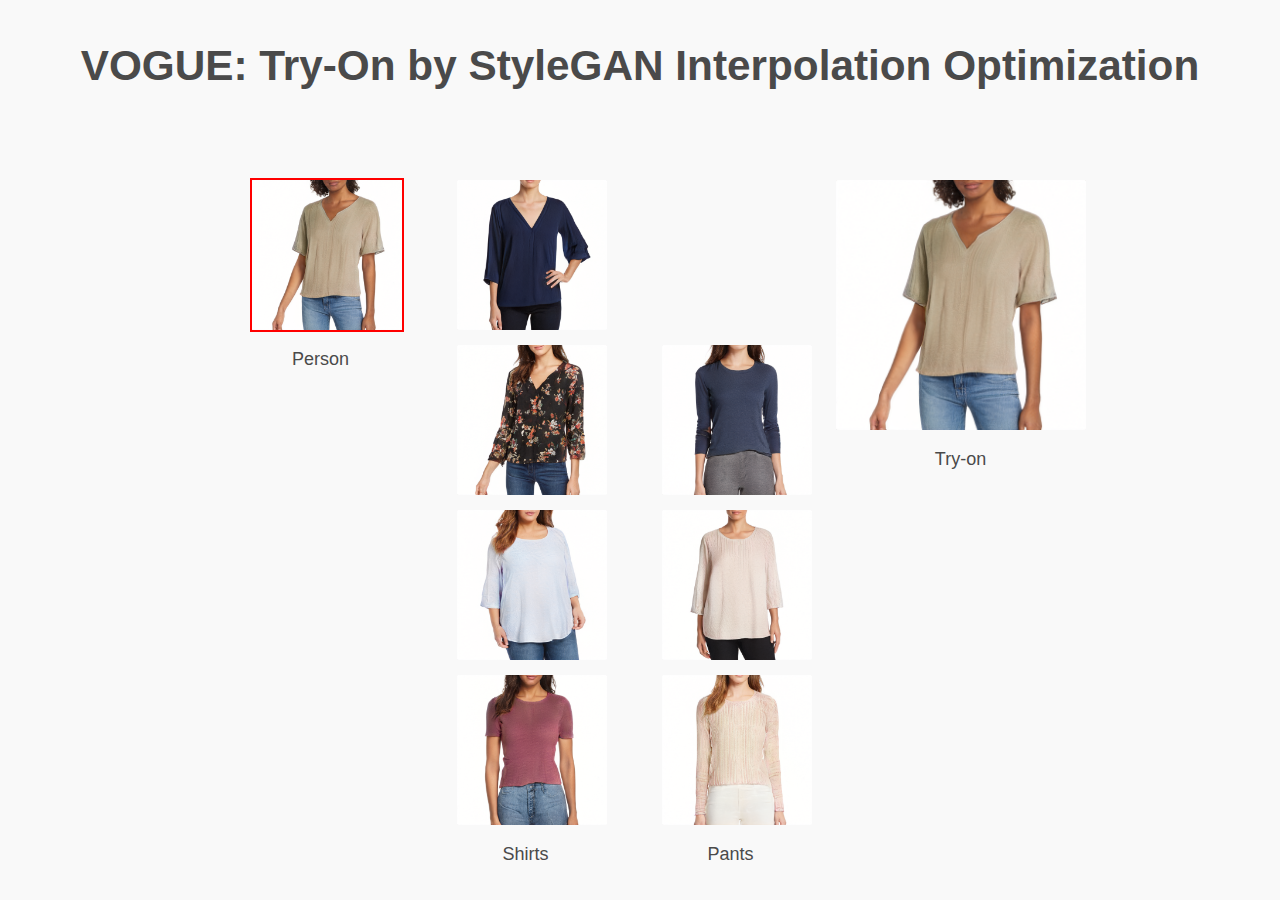
==== demo_rewrite.html @ a41da838 "fixed demo" ====
<!DOCTYPE html>
<meta charset="utf-8">
<title>Try On</title>
<link rel="stylesheet" href="static_files/resources/sakura.css" type="text/css">
<link rel="stylesheet" href="static_files/resources/try_on_style.css">
<script type="text/javascript" src="static_files/resources/try_on_data.js"></script>
<script type="text/javascript" src="static_files/resources/try_on.js"></script>

<h1>VOGUE: Try-On by StyleGAN Interpolation Optimization</h1>
<div class="main">
  <div id="model" class="choice"><div id="container">
    <label>
      <input type="radio" value="small" name="garment" onclick="display('model0')" class="hidden-radio" checked="checked">
      <img class="interpolatedResult" id="model0" src="static_files/resources/target/43bX93WjTb8Z4w2aHVTujo_o4XzSw3Sqkr9hvNGt8tTfb_seed1332.png" />
  </label>
  </div><div class="title">Person</div></div>
<div id="garment" class="choice"><div id="container">
  <label >
    <input type="radio" value="small" name="garment" onclick="display('static_files/resources/interpolated/43bX93WjTb8Z4w2aHVTujo_o4XzSw3Sqkr9hvNGt8tTfb_seed13323unnK2pHgJik3RrKpEuduz_NKu8xa9DDZbiwGs5ThfxDF_seed6603full_loss.png')" class="hidden-radio"/>
    <img class="interpolatedResult" id= "garment0" src="static_files/resources/reference/3unnK2pHgJik3RrKpEuduz_NKu8xa9DDZbiwGs5ThfxDF_seed6603.png" />
  </label>
  <label >
    <input type="radio" value="small" name="garment" onclick="display('static_files/resources/interpolated/43bX93WjTb8Z4w2aHVTujo_o4XzSw3Sqkr9hvNGt8tTfb_seed133243bX93WjTb8Z4w2aHVTujo_o4XzSw3Sqkr9hvNGt8tTfb_seed7025full_loss.png')" class="hidden-radio"/>
    <img class="interpolatedResult" id="garment1" src="static_files/resources/reference/43bX93WjTb8Z4w2aHVTujo_o4XzSw3Sqkr9hvNGt8tTfb_seed7025.png" />
  </label>
  <label >
    <input type="radio" value="small" name="garment" onclick="display('static_files/resources/interpolated/43bX93WjTb8Z4w2aHVTujo_o4XzSw3Sqkr9hvNGt8tTfb_seed13324UQpqcAjsHiFirwQKBSAAu_54xdjdeF6ZkYdoYyd5wrzn_seed1538full_loss.png')" class="hidden-radio"/>
    <img class="interpolatedResult" id="garment2" src="static_files/resources/reference/4UQpqcAjsHiFirwQKBSAAu_54xdjdeF6ZkYdoYyd5wrzn_seed1538.png" />
  </label>
  <label >
    <input type="radio" value="small" name="garment" onclick="display('static_files/resources/interpolated/43bX93WjTb8Z4w2aHVTujo_o4XzSw3Sqkr9hvNGt8tTfb_seed13323Av9tJFg7NhpyTuaBpLfHP_355a3Xwt28BSF2jRuXEDSf_seed1573full_loss.png')" class="hidden-radio"/>
    <img class="interpolatedResult" id= "garment3" src="static_files/resources/reference/3Av9tJFg7NhpyTuaBpLfHP_355a3Xwt28BSF2jRuXEDSf_seed1573.png" />
  </label>
  </div><div class="title">Shirts</div></div>
<div id="pants" class="choice"><div id="container">
  <label >
    <input type="radio" value="small" name="garment" onclick="display('static_files/resources/interpolated/43bX93WjTb8Z4w2aHVTujo_o4XzSw3Sqkr9hvNGt8tTfb_seed13322wwXujx9s3XSaGFHWFR7fb_TJxfmXyLz9qWnHxdyC5nMD_seed1531full_loss.png')" class="hidden-radio">
    <img class="interpolatedResult" id= "pants0" src="static_files/resources/reference/2wwXujx9s3XSaGFHWFR7fb_TJxfmXyLz9qWnHxdyC5nMD_seed1531.png" />
  </label>
  <label >
    <input type="radio" value="small" name="garment" onclick="display('static_files/resources/interpolated/43bX93WjTb8Z4w2aHVTujo_o4XzSw3Sqkr9hvNGt8tTfb_seed13322yKyxqvHjNgrNkfYwPDbLY_cixikSMXZ7kaTKavQMJxaD_seed5405.png')" class="hidden-radio"/>
    <img class="interpolatedResult" id="pants1" src="static_files/resources/reference/2yKyxqvHjNgrNkfYwPDbLY_cixikSMXZ7kaTKavQMJxaD_seed5405.png" />
  </label>
  <label >
    <input type="radio" value="small" name="garment" onclick="display('static_files/resources/interpolated/43bX93WjTb8Z4w2aHVTujo_o4XzSw3Sqkr9hvNGt8tTfb_seed13322wwXujx9s3XSaGFHWFR7fb_TJxfmXyLz9qWnHxdyC5nMD_seed8037full_loss.png')" class="hidden-radio"/>
    <img class="interpolatedResult" id= "pants2" src="static_files/resources/reference/2wwXujx9s3XSaGFHWFR7fb_TJxfmXyLz9qWnHxdyC5nMD_seed8037.png" />
  </label>
  </div><div class="title">Pants</div></div>
<div id="output" class="output">
  <div id="container">
  <div id="imageResult" class="relResult">  <img id="interpolatedResult" onmouseover="hover('interpolatedResult')" onmouseout="noHover('interpolatedResult')" src="" /></div>
  <div id="modelResult" class="relResult">  <img id="modelBigImage" onmouseover="hover('modelBigImage')" onmouseout="noHover('modelBigImage')" src="static_files/resources/target/43bX93WjTb8Z4w2aHVTujo_o4XzSw3Sqkr9hvNGt8tTfb_seed1332.png" /></div>
  </div>
  <div class="outputTitle">Try-on</div>
  </div>
</div>
<div>

</div>
---- static_files/resources/sakura.css ----
/* Sakura.css v1.3.1
 * ================
 * Minimal css theme.
 * Project: https://github.com/oxalorg/sakura/
 */
/* Body */
html {
  font-size: 62.5%;
  font-family: -apple-system, BlinkMacSystemFont, "Segoe UI", Roboto, "Helvetica Neue", Arial, "Noto Sans", sans-serif; }

body {
  font-size: 1.8rem;
  line-height: 1.618;
  margin: auto;
  color: #4a4a4a;
  background-color: #f9f9f9;
  padding: 13px; 
  text-align: center;
}

@media (max-width: 684px) {
  body {
    font-size: 1.53rem; } }

@media (max-width: 382px) {
  body {
    font-size: 1.35rem; } }

h1, h2, h3, h4, h5, h6 {
  line-height: 1.1;
  font-family: -apple-system, BlinkMacSystemFont, "Segoe UI", Roboto, "Helvetica Neue", Arial, "Noto Sans", sans-serif;
  font-weight: 700;
  margin-top: 3rem;
  margin-bottom: 1.5rem;
  overflow-wrap: break-word;
  word-wrap: break-word;
  -ms-word-break: break-all;
  word-break: break-word; }

h1 {
  font-size: 2.35em; }

h2 {
  font-size: 2.00em; 
  text-align: center;}

h3 {
  font-size: 1.75em; }

h4 {
  font-size: 1.5em;
  text-align: center; }

h5 {
  font-size: 1.25em; }

h6 {
  font-size: 1em; }

p {
  margin-top: 0px;
  margin-bottom: 2.5rem; }

small, sub, sup {
  font-size: 75%; }

hr {
  border-color: #1d7484; }

a {
  text-decoration: none;
  color: #1d7484; }
  a:hover {
    color: #982c61;
    border-bottom: 2px solid #4a4a4a; }
  a:visited {
    color: #f9f9f9; }

ul {
  padding-left: 1.4em;
  margin-top: 0px;
  margin-bottom: 2.5rem; }

li {
  margin-bottom: 0.4em; }

blockquote {
  margin-left: 0px;
  margin-right: 0px;
  padding-left: 1em;
  padding-top: 0.8em;
  padding-bottom: 0.8em;
  padding-right: 0.8em;
  border-left: 5px solid #1d7484;
  margin-bottom: 2.5rem;
  background-color: #f1f1f1; }

blockquote p {
  margin-bottom: 0; }

img, video {
  height: auto;
  max-width: 100%;
  margin-top: 0px;
  margin-bottom: 2.5rem; }

/* Pre and Code */
pre {
 /* background-color: #f1f1f1;*/
  display: block;
  padding: 1em;
  overflow-x: auto;
  margin-top: 0px;
  margin-bottom: 2.5rem; }

code {
  font-size: 0.9em;
  padding: 0 0.5em;
  background-color: #f1f1f1;
  white-space: pre-wrap; }

pre > code {
  padding: 0;
  background-color: transparent;
  white-space: pre; }

/* Tables */
table {
  text-align: justify;
  width: 100%;
  border-collapse: collapse; }

td, th {
  padding: 0.5em;
  border-bottom: 1px solid #f1f1f1; }

/* Buttons, forms and input */
input, textarea {
  border: 1px solid #4a4a4a; }
  input:focus, textarea:focus {
    border: 1px solid #1d7484; }

textarea {
  width: 100%; }

.button, button, input[type="submit"], input[type="reset"], input[type="button"] {
  display: inline-block;
  padding: 5px 30px;
  text-align: center;
  text-decoration: none;
  white-space: nowrap;
  background-color: #1d7484;
  color: #f9f9f9;
  margin:10px;
  border-radius: 10px;
  border: 1px solid #1d7484;
  cursor: pointer;
  box-sizing: border-box; }
  .button[disabled], button[disabled], input[type="submit"][disabled], input[type="reset"][disabled], input[type="button"][disabled] {
    cursor: default;
    opacity: .5; }
  .button:focus:enabled, .button:hover:enabled, button:focus:enabled, button:hover:enabled, input[type="submit"]:focus:enabled, input[type="submit"]:hover:enabled, input[type="reset"]:focus:enabled, input[type="reset"]:hover:enabled, input[type="button"]:focus:enabled, input[type="button"]:hover:enabled {
    background-color: #982c61;
    border-color: #982c61;
    color: #f9f9f9;
    outline: 0; }

textarea, select, input {
  color: #4a4a4a;
  padding: 6px 10px;
  /* The 6px vertically centers text on FF, ignored by Webkit */
  margin-bottom: 10px;
  background-color: #f1f1f1;
  border: 1px solid #f1f1f1;
  border-radius: 4px;
  box-shadow: none;
  box-sizing: border-box; }
  textarea:focus, select:focus, input:focus {
    border: 1px solid #1d7484;
    outline: 0; }

input[type="checkbox"]:focus {
  outline: 1px dotted #1d7484; }

label, legend, fieldset {
  display: block;
  margin-bottom: .5rem;
  font-weight: 600; }
---- static_files/resources/try_on_style.css ----
.hidden-radio {
  width: 0;
  height: 0;
}

[type=radio] + img {
  cursor: pointer;
}

/* CHECKED STYLES */
[type=radio]:checked + img {
  outline: 2px solid #f00;
}

#buttons{
  width:"20%";
}

img.gif{
  display:block;
  margin-left: auto;
  margin-right: auto;
  width:35%; 
}

.title {
  margin: 0 auto;
  width: 100%;
  padding: 0px;
}

.video{
  width:100%;
  margin:0 auto;
  padding-top:3%;

}

.interpolatedResult{
  height:150px;
  width:150px;
}

.outputTitle{
  width: 100%;
  padding: 0px;
  margin-top: 265px;
}

#contact{
  text-align:center;
}

.abstract{
  text-align: justify;
  text-justify: inter-word;
  width:50%;
  margin:0 auto;
}

.output {
  display: inline-block;
}
#output {
 position: relative;
 width: 250px;
 height:250px;
 display: inline-block;
}
.hidden {
  opacity: 0;
  transition: opacity .1s;
}

img{
  margin-bottom: 0px;
}

#pants{
  margin-top: 165px;
}

#imageResult .selected {
  display: block;
}
#modelResult:hover {
  opacity: 1;
  transition: opacity 0.1s;
  text-align: right;
}

.choice {
  display: inline-block;
  width: 200px;
  vertical-align:top;
}

.relResult {
  position: absolute;
  left: 0px;
}

.main {
  width: 100%;
  position: absolute;
  top: 20%;
}
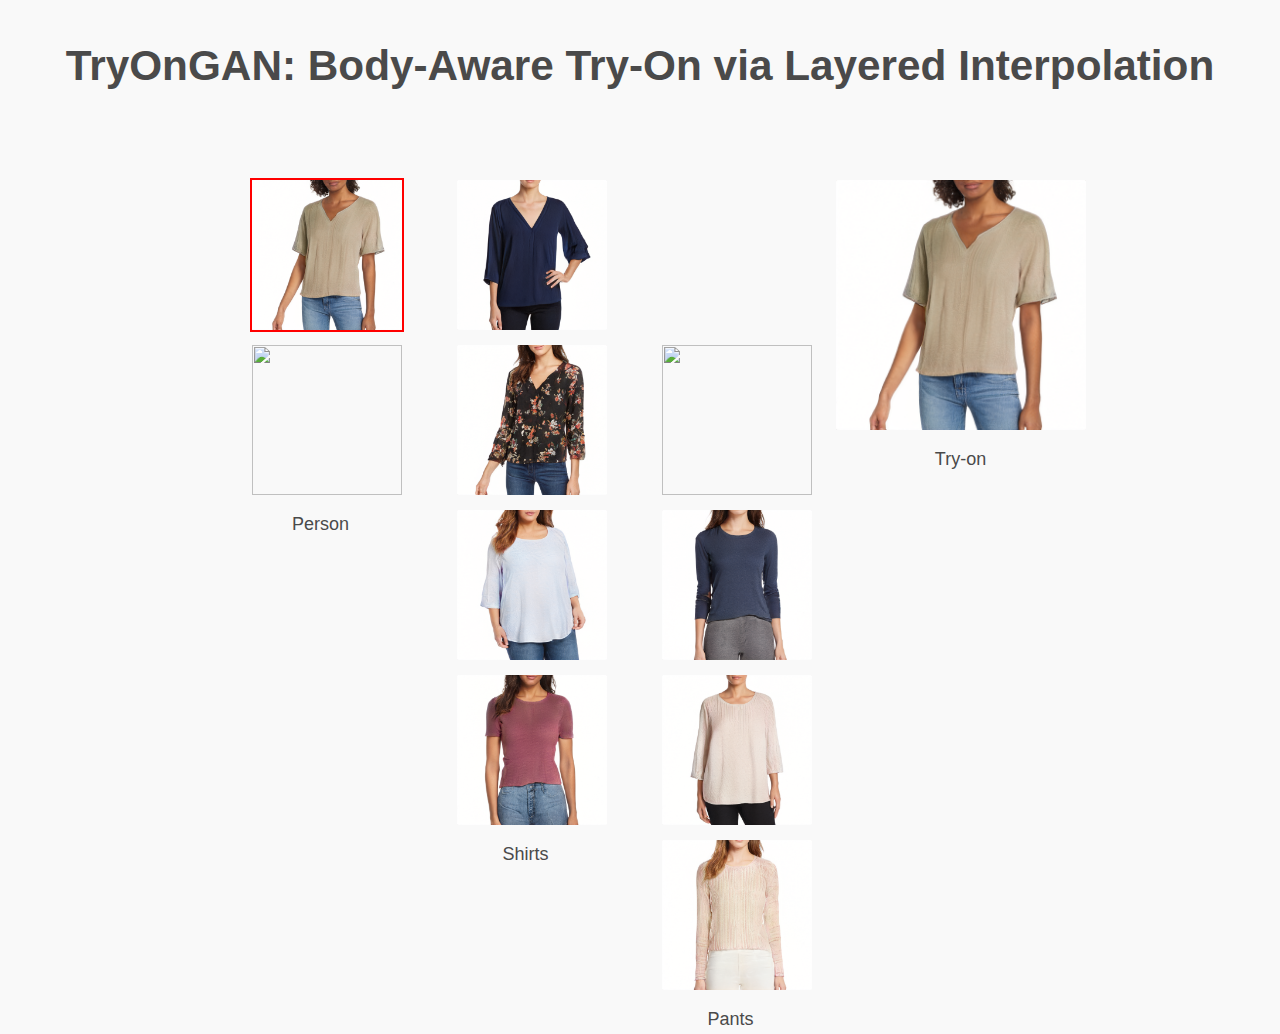
==== commit 288a1a28: "added html files for tryongan website" ====
--- a/demo_rewrite.html
+++ b/demo_rewrite.html
@@ -6,12 +6,16 @@
 <script type="text/javascript" src="static_files/resources/try_on_data.js"></script>
 <script type="text/javascript" src="static_files/resources/try_on.js"></script>
 
-<h1>VOGUE: Try-On by StyleGAN Interpolation Optimization</h1>
+<h1>TryOnGAN: Body-Aware Try-On via Layered Interpolation</h1>
 <div class="main">
   <div id="model" class="choice"><div id="container">
     <label>
-      <input type="radio" value="small" name="garment" onclick="display('model0')" class="hidden-radio" checked="checked">
+      <input type="radio" value="small" name="garment" onclick="display('static_files/resources/target/43bX93WjTb8Z4w2aHVTujo_o4XzSw3Sqkr9hvNGt8tTfb_seed1332.png','static_files/resources/target/43bX93WjTb8Z4w2aHVTujo_o4XzSw3Sqkr9hvNGt8tTfb_seed1332.png')" class="hidden-radio" checked="checked">
       <img class="interpolatedResult" id="model0" src="static_files/resources/target/43bX93WjTb8Z4w2aHVTujo_o4XzSw3Sqkr9hvNGt8tTfb_seed1332.png" />
+  </label>
+  <label>
+      <input type="radio" value="small" name="garment" onclick="display('static_files/resources/target/5spkYqhxaEUq7QXXZdtdGJ_cHbd6QdQkHPFsat9PUcsq6_seed12431.png','static_files/resources/target/5spkYqhxaEUq7QXXZdtdGJ_cHbd6QdQkHPFsat9PUcsq6_seed12431.png')" class="hidden-radio" >
+      <img class="interpolatedResult" id="model1" src="static_files/resources/target/5spkYqhxaEUq7QXXZdtdGJ_cHbd6QdQkHPFsat9PUcsq6_seed12431.png" />
   </label>
   </div><div class="title">Person</div></div>
 <div id="garment" class="choice"><div id="container">
@@ -24,15 +28,19 @@
     <img class="interpolatedResult" id="garment1" src="static_files/resources/reference/43bX93WjTb8Z4w2aHVTujo_o4XzSw3Sqkr9hvNGt8tTfb_seed7025.png" />
   </label>
   <label >
-    <input type="radio" value="small" name="garment" onclick="display('static_files/resources/interpolated/43bX93WjTb8Z4w2aHVTujo_o4XzSw3Sqkr9hvNGt8tTfb_seed13324UQpqcAjsHiFirwQKBSAAu_54xdjdeF6ZkYdoYyd5wrzn_seed1538full_loss.png')" class="hidden-radio"/>
+    <input type="radio" value="small" name="garment" onclick="display('static_files/resources/interpolated/43bX93WjTb8Z4w2aHVTujo_o4XzSw3Sqkr9hvNGt8tTfb_seed13324UQpqcAjsHiFirwQKBSAAu_54xdjdeF6ZkYdoYyd5wrzn_seed1538full_loss.png','static_files/resources/interpolated/5spkYqhxaEUq7QXXZdtdGJ_cHbd6QdQkHPFsat9PUcsq6_seed124314UQpqcAjsHiFirwQKBSAAu_54xdjdeF6ZkYdoYyd5wrzn_seed1538full_loss.png')" class="hidden-radio"/>
     <img class="interpolatedResult" id="garment2" src="static_files/resources/reference/4UQpqcAjsHiFirwQKBSAAu_54xdjdeF6ZkYdoYyd5wrzn_seed1538.png" />
   </label>
   <label >
-    <input type="radio" value="small" name="garment" onclick="display('static_files/resources/interpolated/43bX93WjTb8Z4w2aHVTujo_o4XzSw3Sqkr9hvNGt8tTfb_seed13323Av9tJFg7NhpyTuaBpLfHP_355a3Xwt28BSF2jRuXEDSf_seed1573full_loss.png')" class="hidden-radio"/>
+    <input type="radio" value="small" name="garment" onclick="display('static_files/resources/interpolated/43bX93WjTb8Z4w2aHVTujo_o4XzSw3Sqkr9hvNGt8tTfb_seed13323Av9tJFg7NhpyTuaBpLfHP_355a3Xwt28BSF2jRuXEDSf_seed1573full_loss.png','static_files/resources/interpolated/5spkYqhxaEUq7QXXZdtdGJ_cHbd6QdQkHPFsat9PUcsq6_seed124313Av9tJFg7NhpyTuaBpLfHP_355a3Xwt28BSF2jRuXEDSf_seed1573full_loss-1.png')" class="hidden-radio"/>
     <img class="interpolatedResult" id= "garment3" src="static_files/resources/reference/3Av9tJFg7NhpyTuaBpLfHP_355a3Xwt28BSF2jRuXEDSf_seed1573.png" />
   </label>
   </div><div class="title">Shirts</div></div>
 <div id="pants" class="choice"><div id="container">
+   <label >
+    <input type="radio" value="small" name="garment" onclick="display('static_files/resources/interpolated/43bX93WjTb8Z4w2aHVTujo_o4XzSw3Sqkr9hvNGt8tTfb_seed1332Zu7VREBJ2Ji2hMr4TivXA6_5maBL4hvAkUmcfcXKh65W4_seed1419full_loss.png')" class="hidden-radio"/>
+    <img class="interpolatedResult" id="pants3" src="static_files/resources/reference/Zu7VREBJ2Ji2hMr4TivXA6_5maBL4hvAkUmcfcXKh65W4_seed1419.png" />
+  </label>
   <label >
     <input type="radio" value="small" name="garment" onclick="display('static_files/resources/interpolated/43bX93WjTb8Z4w2aHVTujo_o4XzSw3Sqkr9hvNGt8tTfb_seed13322wwXujx9s3XSaGFHWFR7fb_TJxfmXyLz9qWnHxdyC5nMD_seed1531full_loss.png')" class="hidden-radio">
     <img class="interpolatedResult" id= "pants0" src="static_files/resources/reference/2wwXujx9s3XSaGFHWFR7fb_TJxfmXyLz9qWnHxdyC5nMD_seed1531.png" />
@@ -42,7 +50,7 @@
     <img class="interpolatedResult" id="pants1" src="static_files/resources/reference/2yKyxqvHjNgrNkfYwPDbLY_cixikSMXZ7kaTKavQMJxaD_seed5405.png" />
   </label>
   <label >
-    <input type="radio" value="small" name="garment" onclick="display('static_files/resources/interpolated/43bX93WjTb8Z4w2aHVTujo_o4XzSw3Sqkr9hvNGt8tTfb_seed13322wwXujx9s3XSaGFHWFR7fb_TJxfmXyLz9qWnHxdyC5nMD_seed8037full_loss.png')" class="hidden-radio"/>
+    <input type="radio" value="small" name="garment" onclick="display('static_files/resources/interpolated/43bX93WjTb8Z4w2aHVTujo_o4XzSw3Sqkr9hvNGt8tTfb_seed13322wwXujx9s3XSaGFHWFR7fb_TJxfmXyLz9qWnHxdyC5nMD_seed8037full_loss.png','static_files/resources/interpolated/5spkYqhxaEUq7QXXZdtdGJ_cHbd6QdQkHPFsat9PUcsq6_seed124312wwXujx9s3XSaGFHWFR7fb_TJxfmXyLz9qWnHxdyC5nMD_seed8037full_loss.png')" class="hidden-radio"/>
     <img class="interpolatedResult" id= "pants2" src="static_files/resources/reference/2wwXujx9s3XSaGFHWFR7fb_TJxfmXyLz9qWnHxdyC5nMD_seed8037.png" />
   </label>
   </div><div class="title">Pants</div></div>
--- a/static_files/resources/sakura.css
+++ b/static_files/resources/sakura.css
@@ -106,15 +106,16 @@
 
 /* Pre and Code */
 pre {
- /* background-color: #f1f1f1;*/
+  background-color: #f1f1f1; 
   display: block;
   padding: 1em;
-  overflow-x: auto;
+  overflow-x: auto; 
   margin-top: 0px;
-  margin-bottom: 2.5rem; }
+  margin-bottom: 2.5rem;
+}
 
 code {
-  font-size: 0.9em;
+  /*font-size: 0.9em;*/
   padding: 0 0.5em;
   background-color: #f1f1f1;
   white-space: pre-wrap; }
--- a/static_files/resources/try_on_style.css
+++ b/static_files/resources/try_on_style.css
@@ -14,6 +14,11 @@
 
 #buttons{
   width:"20%";
+}
+
+a.authors{
+  text-decoration: none;
+  color:#1d7484;
 }
 
 img.gif{
@@ -89,6 +94,10 @@
   text-align: right;
 }
 
+.major{
+  background-color: transparent;
+}
+
 .choice {
   display: inline-block;
   width: 200px;
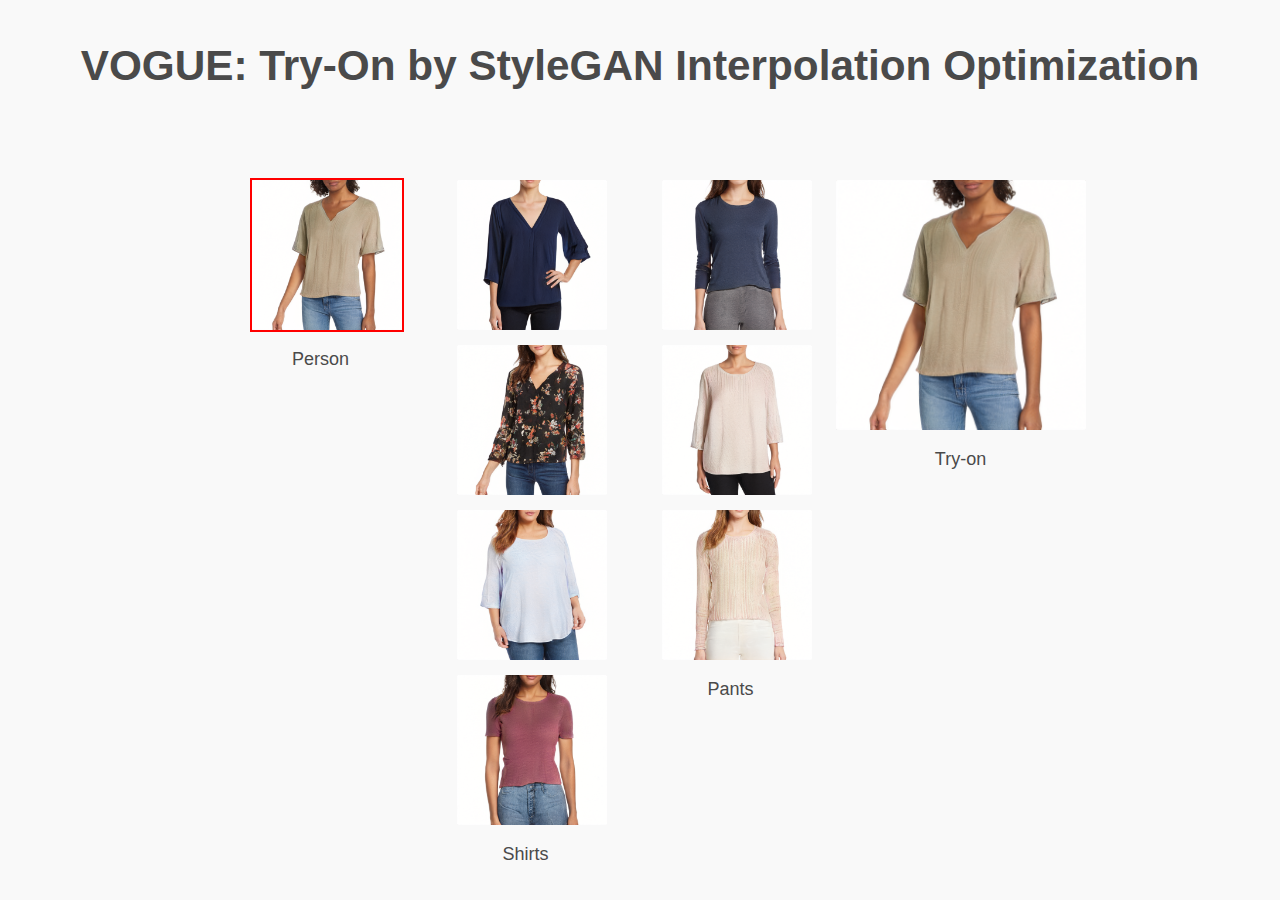
==== commit 2ba5ecd7: "fixed demo" ====
--- a/demo_rewrite.html
+++ b/demo_rewrite.html
@@ -6,16 +6,12 @@
 <script type="text/javascript" src="static_files/resources/try_on_data.js"></script>
 <script type="text/javascript" src="static_files/resources/try_on.js"></script>
 
-<h1>TryOnGAN: Body-Aware Try-On via Layered Interpolation</h1>
+<h1>VOGUE: Try-On by StyleGAN Interpolation Optimization</h1>
 <div class="main">
   <div id="model" class="choice"><div id="container">
     <label>
-      <input type="radio" value="small" name="garment" onclick="display('static_files/resources/target/43bX93WjTb8Z4w2aHVTujo_o4XzSw3Sqkr9hvNGt8tTfb_seed1332.png','static_files/resources/target/43bX93WjTb8Z4w2aHVTujo_o4XzSw3Sqkr9hvNGt8tTfb_seed1332.png')" class="hidden-radio" checked="checked">
+      <input type="radio" value="small" name="garment" onclick="display('model0')" class="hidden-radio" checked="checked">
       <img class="interpolatedResult" id="model0" src="static_files/resources/target/43bX93WjTb8Z4w2aHVTujo_o4XzSw3Sqkr9hvNGt8tTfb_seed1332.png" />
-  </label>
-  <label>
-      <input type="radio" value="small" name="garment" onclick="display('static_files/resources/target/5spkYqhxaEUq7QXXZdtdGJ_cHbd6QdQkHPFsat9PUcsq6_seed12431.png','static_files/resources/target/5spkYqhxaEUq7QXXZdtdGJ_cHbd6QdQkHPFsat9PUcsq6_seed12431.png')" class="hidden-radio" >
-      <img class="interpolatedResult" id="model1" src="static_files/resources/target/5spkYqhxaEUq7QXXZdtdGJ_cHbd6QdQkHPFsat9PUcsq6_seed12431.png" />
   </label>
   </div><div class="title">Person</div></div>
 <div id="garment" class="choice"><div id="container">
@@ -28,19 +24,15 @@
     <img class="interpolatedResult" id="garment1" src="static_files/resources/reference/43bX93WjTb8Z4w2aHVTujo_o4XzSw3Sqkr9hvNGt8tTfb_seed7025.png" />
   </label>
   <label >
-    <input type="radio" value="small" name="garment" onclick="display('static_files/resources/interpolated/43bX93WjTb8Z4w2aHVTujo_o4XzSw3Sqkr9hvNGt8tTfb_seed13324UQpqcAjsHiFirwQKBSAAu_54xdjdeF6ZkYdoYyd5wrzn_seed1538full_loss.png','static_files/resources/interpolated/5spkYqhxaEUq7QXXZdtdGJ_cHbd6QdQkHPFsat9PUcsq6_seed124314UQpqcAjsHiFirwQKBSAAu_54xdjdeF6ZkYdoYyd5wrzn_seed1538full_loss.png')" class="hidden-radio"/>
+    <input type="radio" value="small" name="garment" onclick="display('static_files/resources/interpolated/43bX93WjTb8Z4w2aHVTujo_o4XzSw3Sqkr9hvNGt8tTfb_seed13324UQpqcAjsHiFirwQKBSAAu_54xdjdeF6ZkYdoYyd5wrzn_seed1538full_loss.png')" class="hidden-radio"/>
     <img class="interpolatedResult" id="garment2" src="static_files/resources/reference/4UQpqcAjsHiFirwQKBSAAu_54xdjdeF6ZkYdoYyd5wrzn_seed1538.png" />
   </label>
   <label >
-    <input type="radio" value="small" name="garment" onclick="display('static_files/resources/interpolated/43bX93WjTb8Z4w2aHVTujo_o4XzSw3Sqkr9hvNGt8tTfb_seed13323Av9tJFg7NhpyTuaBpLfHP_355a3Xwt28BSF2jRuXEDSf_seed1573full_loss.png','static_files/resources/interpolated/5spkYqhxaEUq7QXXZdtdGJ_cHbd6QdQkHPFsat9PUcsq6_seed124313Av9tJFg7NhpyTuaBpLfHP_355a3Xwt28BSF2jRuXEDSf_seed1573full_loss-1.png')" class="hidden-radio"/>
+    <input type="radio" value="small" name="garment" onclick="display('static_files/resources/interpolated/43bX93WjTb8Z4w2aHVTujo_o4XzSw3Sqkr9hvNGt8tTfb_seed13323Av9tJFg7NhpyTuaBpLfHP_355a3Xwt28BSF2jRuXEDSf_seed1573full_loss.png')" class="hidden-radio"/>
     <img class="interpolatedResult" id= "garment3" src="static_files/resources/reference/3Av9tJFg7NhpyTuaBpLfHP_355a3Xwt28BSF2jRuXEDSf_seed1573.png" />
   </label>
   </div><div class="title">Shirts</div></div>
 <div id="pants" class="choice"><div id="container">
-   <label >
-    <input type="radio" value="small" name="garment" onclick="display('static_files/resources/interpolated/43bX93WjTb8Z4w2aHVTujo_o4XzSw3Sqkr9hvNGt8tTfb_seed1332Zu7VREBJ2Ji2hMr4TivXA6_5maBL4hvAkUmcfcXKh65W4_seed1419full_loss.png')" class="hidden-radio"/>
-    <img class="interpolatedResult" id="pants3" src="static_files/resources/reference/Zu7VREBJ2Ji2hMr4TivXA6_5maBL4hvAkUmcfcXKh65W4_seed1419.png" />
-  </label>
   <label >
     <input type="radio" value="small" name="garment" onclick="display('static_files/resources/interpolated/43bX93WjTb8Z4w2aHVTujo_o4XzSw3Sqkr9hvNGt8tTfb_seed13322wwXujx9s3XSaGFHWFR7fb_TJxfmXyLz9qWnHxdyC5nMD_seed1531full_loss.png')" class="hidden-radio">
     <img class="interpolatedResult" id= "pants0" src="static_files/resources/reference/2wwXujx9s3XSaGFHWFR7fb_TJxfmXyLz9qWnHxdyC5nMD_seed1531.png" />
@@ -50,7 +42,7 @@
     <img class="interpolatedResult" id="pants1" src="static_files/resources/reference/2yKyxqvHjNgrNkfYwPDbLY_cixikSMXZ7kaTKavQMJxaD_seed5405.png" />
   </label>
   <label >
-    <input type="radio" value="small" name="garment" onclick="display('static_files/resources/interpolated/43bX93WjTb8Z4w2aHVTujo_o4XzSw3Sqkr9hvNGt8tTfb_seed13322wwXujx9s3XSaGFHWFR7fb_TJxfmXyLz9qWnHxdyC5nMD_seed8037full_loss.png','static_files/resources/interpolated/5spkYqhxaEUq7QXXZdtdGJ_cHbd6QdQkHPFsat9PUcsq6_seed124312wwXujx9s3XSaGFHWFR7fb_TJxfmXyLz9qWnHxdyC5nMD_seed8037full_loss.png')" class="hidden-radio"/>
+    <input type="radio" value="small" name="garment" onclick="display('static_files/resources/interpolated/43bX93WjTb8Z4w2aHVTujo_o4XzSw3Sqkr9hvNGt8tTfb_seed13322wwXujx9s3XSaGFHWFR7fb_TJxfmXyLz9qWnHxdyC5nMD_seed8037full_loss.png')" class="hidden-radio"/>
     <img class="interpolatedResult" id= "pants2" src="static_files/resources/reference/2wwXujx9s3XSaGFHWFR7fb_TJxfmXyLz9qWnHxdyC5nMD_seed8037.png" />
   </label>
   </div><div class="title">Pants</div></div>
@@ -64,6 +56,4 @@
 </div>
 <div>
 
-</div>
-
-
+</div>--- a/static_files/resources/try_on_style.css
+++ b/static_files/resources/try_on_style.css
@@ -81,10 +81,6 @@
   margin-bottom: 0px;
 }
 
-#pants{
-  margin-top: 165px;
-}
-
 #imageResult .selected {
   display: block;
 }
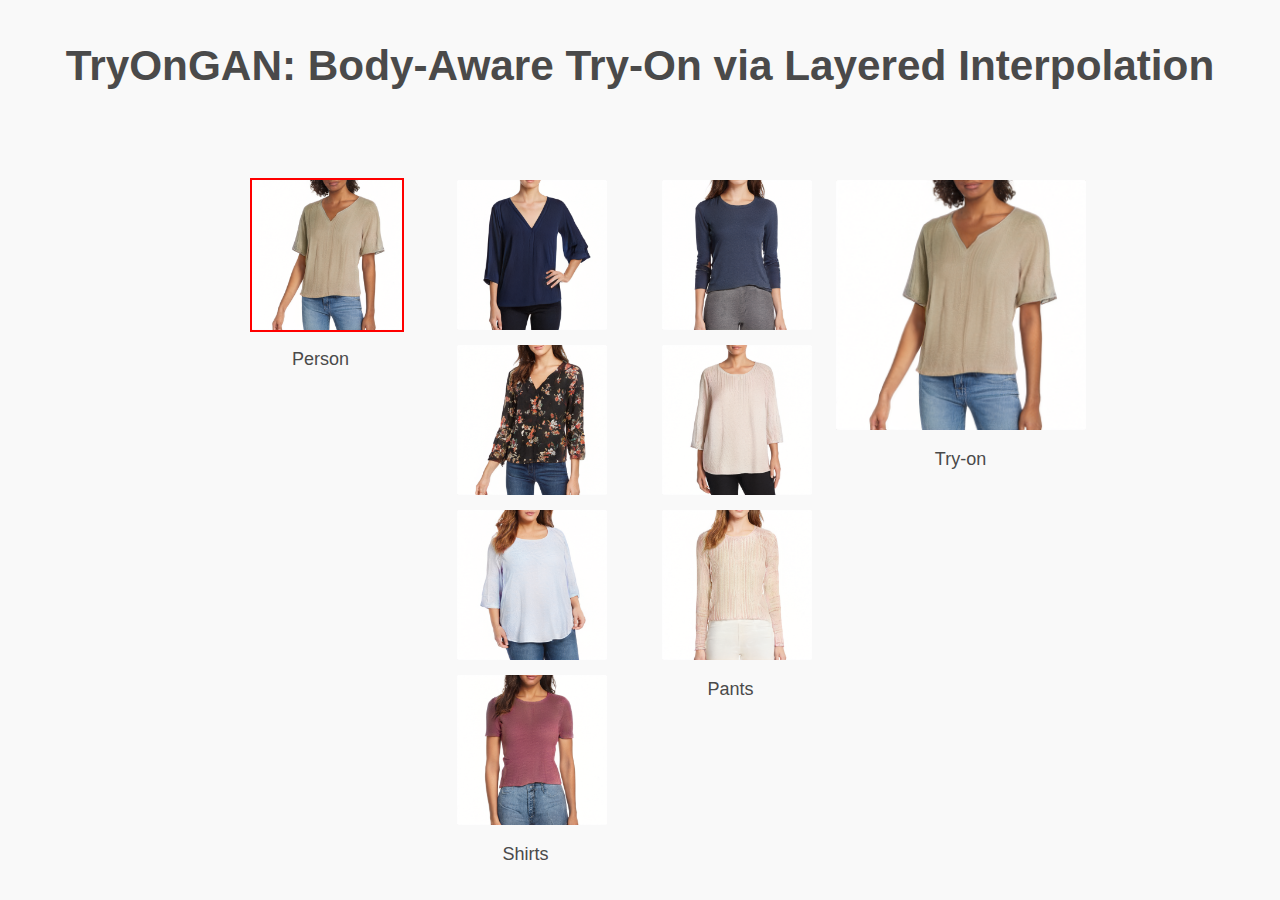
==== commit 74877a9d: "fixed demo title and personal website link" ====
--- a/demo_rewrite.html
+++ b/demo_rewrite.html
@@ -6,7 +6,7 @@
 <script type="text/javascript" src="static_files/resources/try_on_data.js"></script>
 <script type="text/javascript" src="static_files/resources/try_on.js"></script>
 
-<h1>VOGUE: Try-On by StyleGAN Interpolation Optimization</h1>
+<h1>TryOnGAN: Body-Aware Try-On via Layered Interpolation</h1>
 <div class="main">
   <div id="model" class="choice"><div id="container">
     <label>
